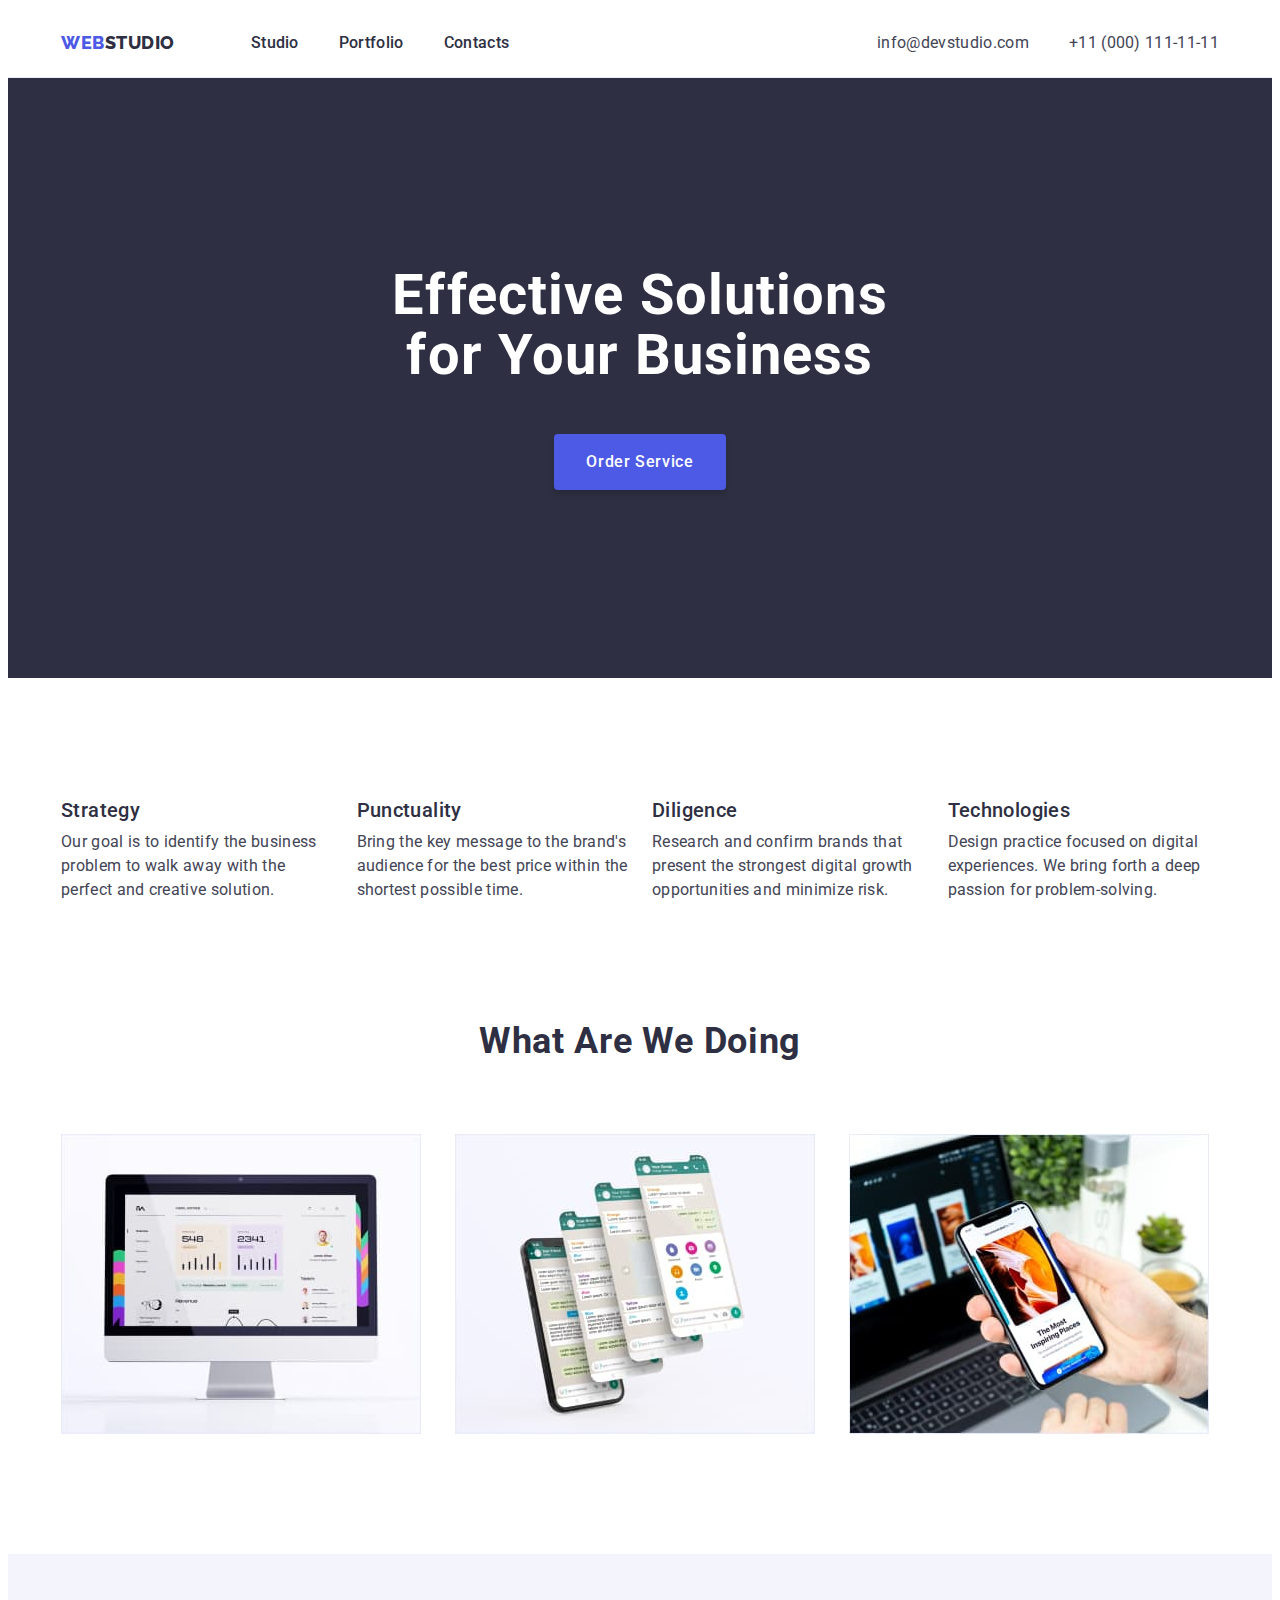
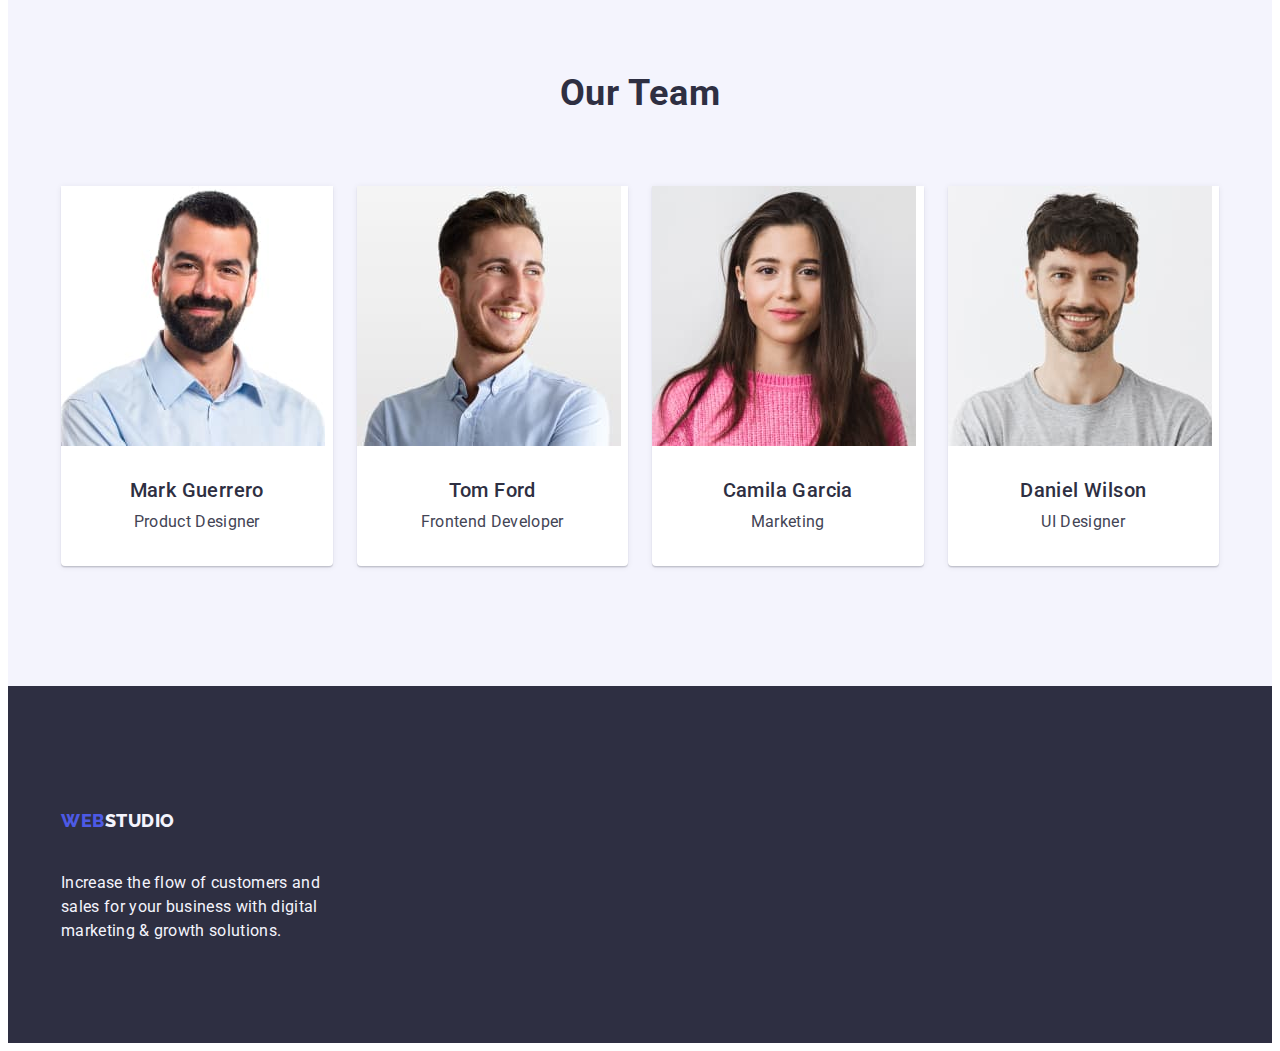
==== index.html @ 0e3bf8f4 "Initial commit" ====
<!DOCTYPE html>
<html lang="en">
  <head>
    <meta charset="UTF-8" />
    <meta http-equiv="X-UA-Compatible" content="IE=edge" />
    <meta name="viewport" content="width=device-width, initial-scale=1.0" />
    <title>Web Studio</title>
    <!-- Normalized -->
    <link
      rel="stylesheet"
      href="https://cdnjs.cloudflare.com/ajax/libs/modern-normalize/2.0.0/modern-normalize.min.css"
      integrity="sha512-4xo8blKMVCiXpTaLzQSLSw3KFOVPWhm/TRtuPVc4WG6kUgjH6J03IBuG7JZPkcWMxJ5huwaBpOpnwYElP/m6wg=="
      crossorigin="anonymous"
      referrerpolicy="no-referrer"
    />
    <!-- Fonts -->
    <link rel="preconnect" href="https://fonts.googleapis.com" />
    <link rel="preconnect" href="https://fonts.gstatic.com" crossorigin />
    <link
      href="https://fonts.googleapis.com/css2?family=Raleway:wght@800&family=Roboto:wght@400;500;700&display=swap"
      rel="stylesheet"
    />
    <!-- Styles -->
    <link rel="stylesheet" href="./css/styles.css" />
  </head>

  <body>
    <!-- Header -->
    <header class="page-header">
      <div class="container page-header-container">
        <nav class="page-navigation">
          <a class="logo link" href="./index.html"
            >Web<span class="dark-logo">Studio</span></a
          >
          <ul class="menu-list list">
            <li class="menu-item">
              <a class="menu-link link" href="./index.html">Studio</a>
            </li>
            <li class="menu-item">
              <a class="menu-link link" href="./portfolio.html">Portfolio</a>
            </li>
            <li class="menu-item">
              <a class="menu-link link" href="">Contacts</a>
            </li>
          </ul>
        </nav>

        <address class="page-address">
          <ul class="address-list list">
            <li class="address-item">
              <a class="address-link link" href="mailto:info@devstudio.com"
                >info@devstudio.com</a
              >
            </li>
            <li class="address-item">
              <a class="address-link link" href="tel:+110001111111"
                >+11 (000) 111-11-11</a
              >
            </li>
          </ul>
        </address>
      </div>
    </header>

    <main>
      <!-- Hero -->
      <section class="hero-section">
        <div class="container">
          <h1 class="hero-title">Effective Solutions for Your Business</h1>
          <button class="hero-btn" type="button">Order Service</button>
        </div>
      </section>

      <!-- Advanges -->
      <section class="advantages-section section">
        <div class="container">
          <h2 class="visually-hidden">Advantages</h2>
          <ul class="advantages-list list">
            <li class="advantages-item">
              <h3 class="advantages-caption">Strategy</h3>
              <p class="advantages-text">
                Our goal is to identify the business problem to walk away with
                the perfect and creative solution.
              </p>
            </li>
            <li class="advantages-item">
              <h3 class="advantages-caption">Punctuality</h3>
              <p class="advantages-text">
                Bring the key message to the brand's audience for the best price
                within the shortest possible time.
              </p>
            </li>
            <li class="advantages-item">
              <h3 class="advantages-caption">Diligence</h3>
              <p class="advantages-text">
                Research and confirm brands that present the strongest digital
                growth opportunities and minimize risk.
              </p>
            </li>
            <li class="advantages-item">
              <h3 class="advantages-caption">Technologies</h3>
              <p class="advantages-text">
                Design practice focused on digital experiences. We bring forth a
                deep passion for problem-solving.
              </p>
            </li>
          </ul>
        </div>
      </section>

      <!-- Works -->
      <section class="works-section">
        <div class="container">
          <h2 class="heading">What are we doing</h2>
          <ul class="works-list list">
            <li class="works-item">
              <img
                src="./images/website.jpg"
                alt="Website"
                width="360"
                height="300"
              />
            </li>
            <li class="works-item">
              <img
                src="./images/messenger.jpg"
                alt="Messenger"
                width="360"
                height="300"
              />
            </li>
            <li class="works-item">
              <img src="./images/app.jpg" alt="App" width="360" height="300" />
            </li>
          </ul>
        </div>
      </section>

      <!-- Team -->
      <section class="team-section section">
        <div class="container">
          <h2 class="heading">Our Team</h2>
          <ul class="team-list list">
            <li class="team-item">
              <img
                src="./images/mark.jpg"
                alt="Mark Guerrero"
                width="264"
                height="260"
              />
              <div class="team-card-container">
                <h3 class="team-caption">Mark Guerrero</h3>
                <p class="team-text">Product Designer</p>
              </div>
            </li>
            <li class="team-item">
              <img
                src="./images/tom.jpg"
                alt="Tom Ford"
                width="264"
                height="260"
              />
              <div class="team-card-container">
                <h3 class="team-caption">Tom Ford</h3>
                <p class="team-text">Frontend Developer</p>
              </div>
            </li>
            <li class="team-item">
              <img
                src="./images/camila.jpg"
                alt="Camila Garcia"
                width="264"
                height="260"
              />
              <div class="team-card-container">
                <h3 class="team-caption">Camila Garcia</h3>
                <p class="team-text">Marketing</p>
              </div>
            </li>
            <li class="team-item">
              <img
                src="./images/daniel.jpg"
                alt="Daniel Wilson"
                width="264"
                height="260"
              />
              <div class="team-card-container">
                <h3 class="team-caption">Daniel Wilson</h3>
                <p class="team-text">UI Designer</p>
              </div>
            </li>
          </ul>
        </div>
      </section>
    </main>

    <!-- Footer -->
    <footer class="page-footer">
      <div class="container">
        <a class="footer-logo logo link" href="./index.html"
          >Web<span class="light-logo">Studio</span></a
        >
        <p class="footer-text">
          Increase the flow of customers and sales for your business with
          digital marketing & growth solutions.
        </p>
      </div>
    </footer>
  </body>
</html>
---- css/styles.css ----
:root {
  --white-color: #fff;
  --accent-color: #e7e9fc;
  --light-color: #f4f4fd;
  --modal-bg-color: #fcfcfc;
  --dark-color: #2e2f42;
  --text-color: #434455;
  --subtle-text: #8e8f99;
  --brand-color: #4d5ae5;
  --pressed-state-color: #404bbf;
  --success-color: #31d0aa;
}

/* Common styles */
body {
  font-family: 'Roboto', sans-serif;
  background-color: var(--white-color);
  color: var(--text-color);
}
h1,
h2,
h3,
h4,
h5,
h6,
p {
  margin-top: 0;
  margin-bottom: 0;
}
ul,
ol {
  margin-top: 0;
  margin-bottom: 0;
  padding-left: 0;
}
button {
  cursor: pointer;
}
img {
  display: block;
}
.list {
  list-style: none;
}

.link {
  text-decoration: none;
}
.container {
  max-width: 1158px;
  margin-left: auto;
  margin-right: auto;
  padding-left: 15px;
  padding-right: 15px;
}
.section {
  padding-top: 120px;
  padding-bottom: 120px;
}
.visually-hidden {
  position: absolute;
  width: 1px;
  height: 1px;
  margin: -1px;
  border: 0;
  padding: 0;
  white-space: nowrap;
  clip-path: inset(100%);
  clip: rect(0 0 0 0);
  overflow: hidden;
}
.heading {
  margin-bottom: 72px;
  text-align: center;
  font-size: 36px;
  line-height: 1.11;
  letter-spacing: 0.02em;
  text-transform: capitalize;
  color: var(--dark-color);
}

/* Page header */

.page-header {
  border-bottom: 1px solid var(--accent-color);
}
.page-header-container {
  display: flex;
  align-items: center;
  justify-content: space-between;
}
.page-navigation {
  display: flex;
  flex-grow: 1;
  align-items: center;
}
.logo {
  display: inline-block;
  margin-right: 76px;
  padding-top: 24px;
  padding-bottom: 24px;
  font-family: 'Raleway', sans-serif;
  font-size: 18px;
  font-weight: 800;
  line-height: 1.17;
  letter-spacing: 0.03em;
  text-transform: uppercase;
  color: var(--brand-color);
}
.dark-logo {
  color: var(--dark-color);
}

.menu-list {
  display: flex;
  gap: 40px;
}
.menu-link {
  padding-top: 24px;
  padding-bottom: 24px;
  font-size: 16px;
  font-weight: 500;
  line-height: 1.5;
  letter-spacing: 0.02em;
  color: var(--dark-color);
}
.menu-link:hover,
.menu-link:focus {
  color: var(--pressed-state-color);
}

.page-address {
  font-style: normal;
}
.address-list {
  display: flex;
  gap: 40px;
}
.address-link {
  padding-top: 24px;
  padding-bottom: 24px;
  font-size: 16px;
  line-height: 24px;
  letter-spacing: 0.02em;
  color: var(--text-color);
}
.address-link:hover,
.address-link:focus {
  color: var(--pressed-state-color);
}

/* Hero section */
.hero-section {
  padding-top: 188px;
  padding-bottom: 188px;
  font-family: inherit;
  background-color: var(--dark-color);
}

.hero-title {
  max-width: 496px;
  margin: 0 auto 48px;
  text-align: center;
  font-size: 56px;
  line-height: 1.07;
  letter-spacing: 0.02em;
  color: var(--white-color);
}
.hero-btn {
  display: block;
  margin: 0 auto;
  padding: 16px 32px;
  min-width: 169px;
  font-family: inherit;
  font-size: 16px;
  font-weight: 500;
  line-height: 1.5;
  letter-spacing: 0.04em;
  color: var(--white-color);
  background-color: var(--brand-color);
  border: none;
  border-radius: 4px;
  box-shadow: 0px 4px 4px 0px rgba(0, 0, 0, 0.15);
}
.hero-btn:hover,
.hero-btn:focus {
  background-color: var(--pressed-state-color);
}

/* Advantages section */

.advantages-list {
  display: flex;
  gap: 24px;
}
.advantages-item {
  flex-basis: calc((100% - 72px) / 4);
}
.advantages-caption {
  margin-bottom: 8px;
  font-size: 20px;
  font-weight: 500;
  line-height: 1.2;
  letter-spacing: 0.02em;
  color: var(--dark-color);
}
.advantages-text {
  font-size: 16px;
  line-height: 1.5;
  letter-spacing: 0.02em;
}

/* Works section */

.works-section {
  padding-bottom: 120px;
}

.works-list {
  display: flex;
  gap: 24px;
}
.works-item {
  flex-basis: calc((100% - 48px) / 3);
}

/* Team section */
.team-section {
  background-color: var(--light-color);
}
.team-list {
  display: flex;
  gap: 24px;
}
.team-item {
  flex-basis: calc((100% - 72px) / 4);
  text-align: center;
  background-color: var(--white-color);
  border: none;
  border-radius: 0px 0px 4px 4px;
  box-shadow: 0px 2px 1px 0px rgba(46, 47, 66, 0.08),
    0px 1px 1px 0px rgba(46, 47, 66, 0.16),
    0px 1px 6px 0px rgba(46, 47, 66, 0.08);
}
.team-card-container {
  padding-top: 32px;
  padding-bottom: 32px;
}
.team-caption {
  margin-bottom: 8px;
  font-size: 20px;
  font-weight: 500;
  line-height: 1.2;
  letter-spacing: 0.02em;
  color: var(--dark-color);
}
.team-text {
  font-size: 16px;
  line-height: 1.5;
  letter-spacing: 0.02em;
}

/* Footer */
.page-footer {
  padding-top: 100px;
  padding-bottom: 100px;
  background-color: var(--dark-color);
}
.footer-logo {
  margin-bottom: 16px;
}
.light-logo {
  color: var(--light-color);
}
.footer-text {
  max-width: 264px;
  font-size: 16px;
  line-height: 1.5;
  letter-spacing: 0.02em;
  color: var(--light-color);
}

/* Portfolio */

.portfolio-section {
  padding-top: 96px;
  padding-bottom: 120px;
}
.filter-list {
  display: flex;
  justify-content: center;
  gap: 24px;
  margin-bottom: 72px;
}
.filter-btn {
  padding: 12px 24px;
  font-family: inherit;
  font-size: 16px;
  font-weight: 500;
  line-height: 1.5;
  letter-spacing: 0.04em;
  color: var(--brand-color);
  background: var(--light-color);
  border-radius: 4px;
  border: 1px solid var(--accent-color);
}
.filter-btn:hover,
.filter-btn:focus {
  color: var(--white-color);
  background-color: var(--pressed-state-color);
  border: 1px solid transparent;
  box-shadow: 0px 2px 2px 0px rgba(0, 0, 0, 0.12),
    0px 2px 1px 0px rgba(0, 0, 0, 0.08), 0px 3px 1px 0px rgba(0, 0, 0, 0.1);
}

.portfolio-list {
  display: flex;
  flex-wrap: wrap;
  gap: 48px 24px;
}
.portfolio-item {
  flex-basis: calc((100% - 48px) / 3);
}
.portfolio-card-container {
  padding: 32px 16px;
  border: 1px solid var(--accent-color);
  border-top: none;
}
.portfolio-title {
  margin-bottom: 8px;
  font-size: 20px;
  font-weight: 500;
  line-height: 1.2;
  letter-spacing: 0.02em;
  color: var(--dark-color);
}
.portfolio-text {
  font-size: 16px;
  line-height: 1.5;
  letter-spacing: 0.02em;
  color: var(--text-color);
}
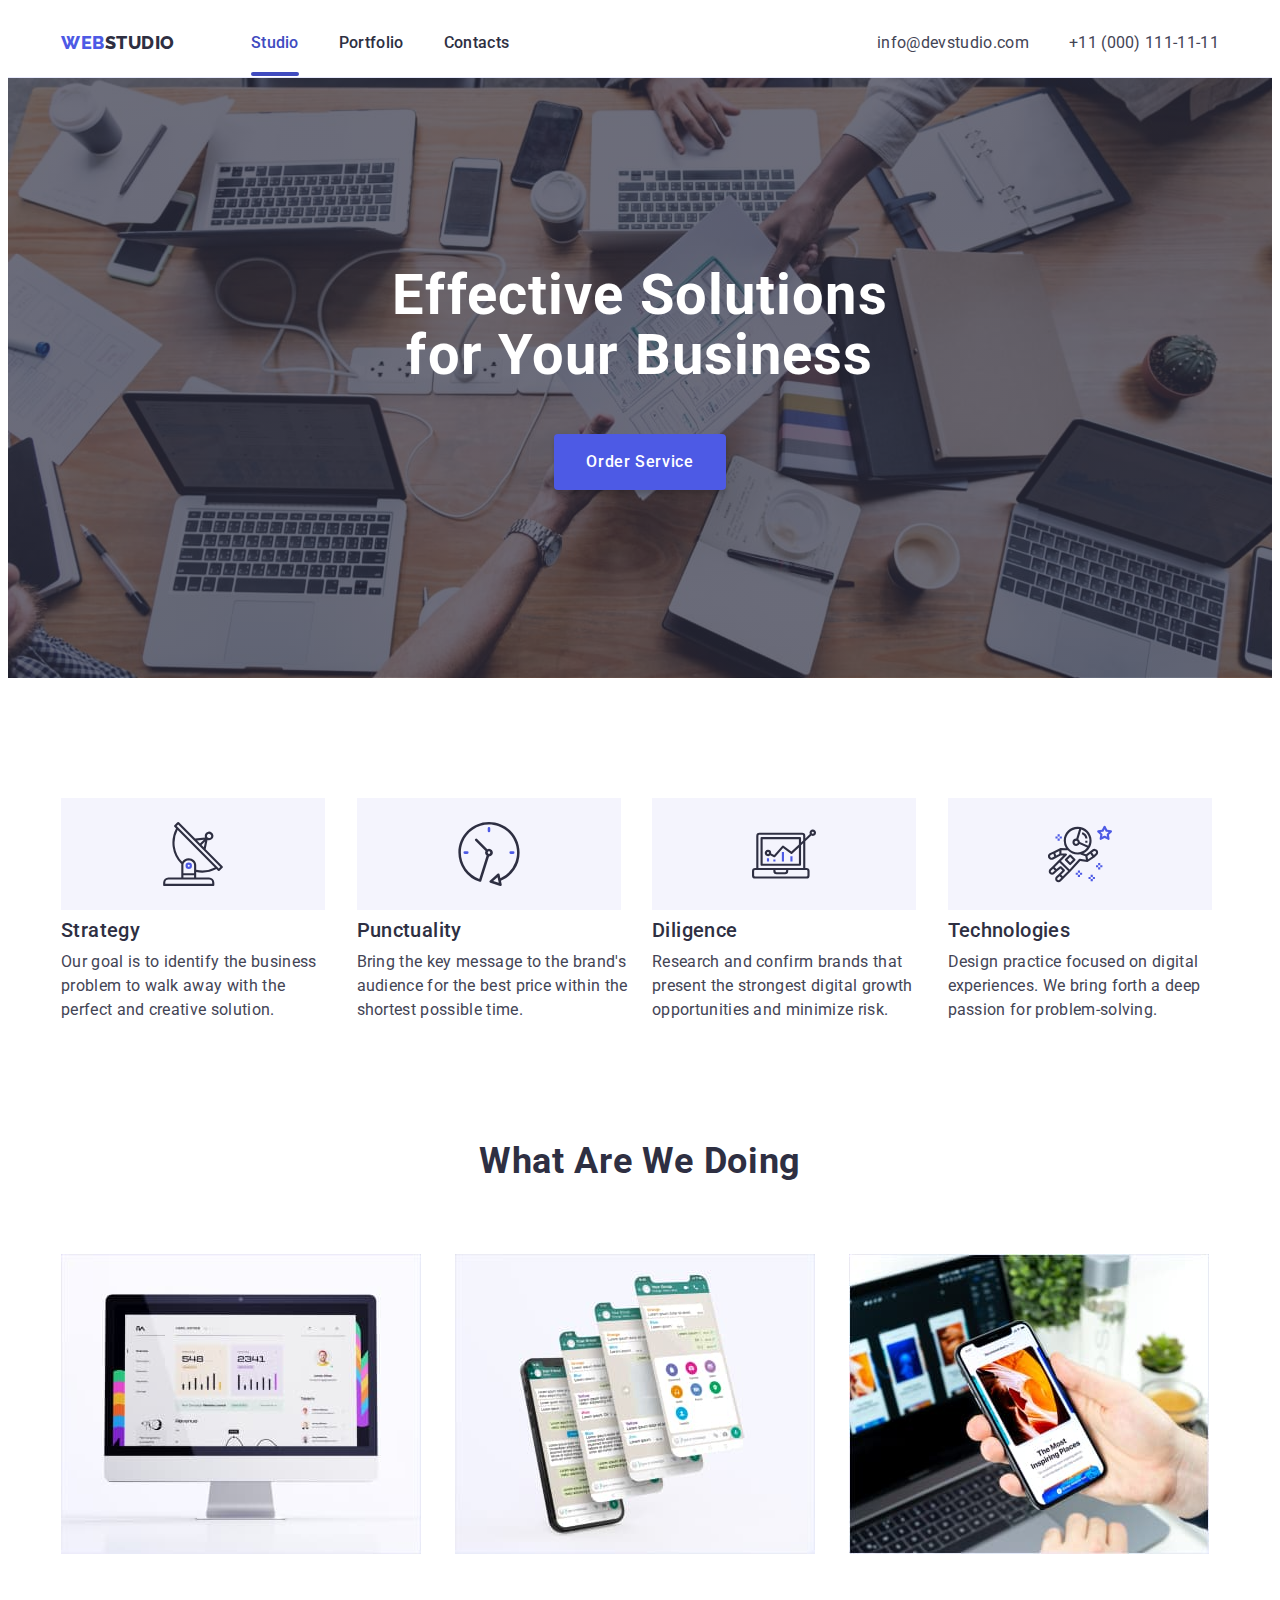
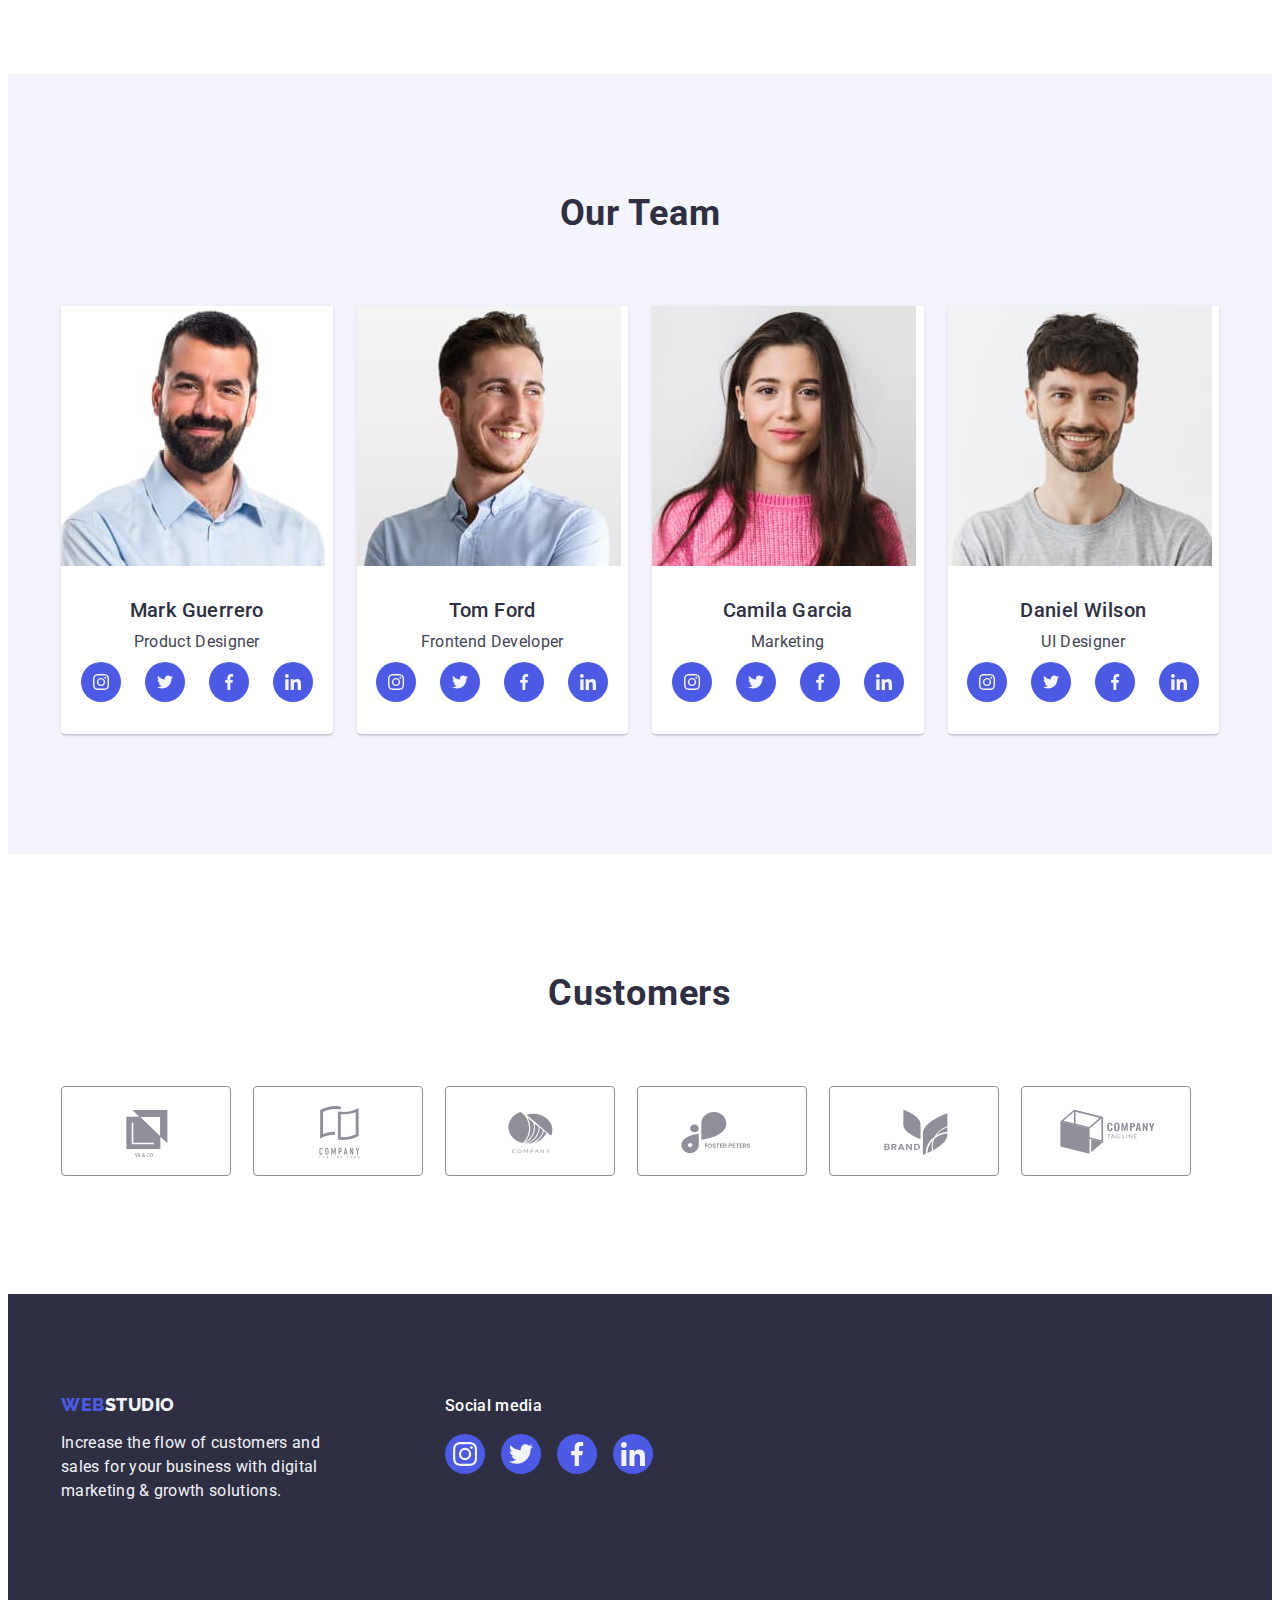
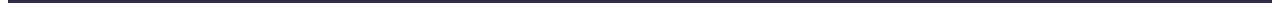
==== commit 8a775104: "added background image, vector graphics, pseudo-elements, animation, modal window, overlay" ====
--- a/index.html
+++ b/index.html
@@ -29,12 +29,12 @@
     <header class="page-header">
       <div class="container page-header-container">
         <nav class="page-navigation">
-          <a class="logo link" href="./index.html"
+          <a class="logo header-logo link" href="./index.html"
             >Web<span class="dark-logo">Studio</span></a
           >
           <ul class="menu-list list">
             <li class="menu-item">
-              <a class="menu-link link" href="./index.html">Studio</a>
+              <a class="menu-link link current" href="./index.html">Studio</a>
             </li>
             <li class="menu-item">
               <a class="menu-link link" href="./portfolio.html">Portfolio</a>
@@ -67,7 +67,9 @@
       <section class="hero-section">
         <div class="container">
           <h1 class="hero-title">Effective Solutions for Your Business</h1>
-          <button class="hero-btn" type="button">Order Service</button>
+          <button class="hero-btn" type="button" data-modal-open>
+            Order Service
+          </button>
         </div>
       </section>
 
@@ -77,6 +79,11 @@
           <h2 class="visually-hidden">Advantages</h2>
           <ul class="advantages-list list">
             <li class="advantages-item">
+              <div class="advantages-container">
+                <svg class="advantages-icon" width="64" height="64" aria-label="Antenna">
+                  <use href="./images/icons.svg#icon-antenna"></use>
+                </svg>
+              </div>
               <h3 class="advantages-caption">Strategy</h3>
               <p class="advantages-text">
                 Our goal is to identify the business problem to walk away with
@@ -84,6 +91,11 @@
               </p>
             </li>
             <li class="advantages-item">
+              <div class="advantages-container">
+                <svg class="advantages-icon" width="64" height="64" aria-label="Clock">
+                  <use href="./images/icons.svg#icon-clock"></use>
+                </svg>
+              </div>
               <h3 class="advantages-caption">Punctuality</h3>
               <p class="advantages-text">
                 Bring the key message to the brand's audience for the best price
@@ -91,6 +103,11 @@
               </p>
             </li>
             <li class="advantages-item">
+              <div class="advantages-container">
+                <svg class="advantages-icon" width="64" height="64" aria-label="Diagram">
+                  <use href="./images/icons.svg#icon-diagram"></use>
+                </svg>
+              </div>
               <h3 class="advantages-caption">Diligence</h3>
               <p class="advantages-text">
                 Research and confirm brands that present the strongest digital
@@ -98,6 +115,11 @@
               </p>
             </li>
             <li class="advantages-item">
+              <div class="advantages-container">
+                <svg class="advantages-icon" width="64" height="64" aria-label="Astronaut">
+                  <use href="./images/icons.svg#icon-astronaut"></use>
+                </svg>
+              </div>
               <h3 class="advantages-caption">Technologies</h3>
               <p class="advantages-text">
                 Design practice focused on digital experiences. We bring forth a
@@ -151,6 +173,36 @@
               <div class="team-card-container">
                 <h3 class="team-caption">Mark Guerrero</h3>
                 <p class="team-text">Product Designer</p>
+                <ul class="social-list list">
+                  <li class="social-item">
+                    <a href="" class="social-link link">
+                      <svg class="social-icon" width="16" height="16" aria-label="Instagram">
+                        <use href="./images/icons.svg#icon-instagram"></use>
+                      </svg>
+                    </a>
+                  </li>
+                  <li class="social-item">
+                    <a href="" class="social-link link">
+                      <svg class="social-icon" width="16" height="16" aria-label="Twitter">
+                        <use href="./images/icons.svg#icon-twitter"></use>
+                      </svg>
+                    </a>
+                  </li>
+                  <li class="social-item">
+                    <a href="" class="social-link link">
+                      <svg class="social-icon" width="16" height="16" aria-label="Facebook">
+                        <use href="./images/icons.svg#icon-facebook"></use>
+                      </svg>
+                    </a>
+                  </li>
+                  <li class="social-item">
+                    <a href="" class="social-link link">
+                      <svg class="social-icon" width="16" height="16" aria-label="Linkedin">
+                        <use href="./images/icons.svg#icon-linkedin"></use>
+                      </svg>
+                    </a>
+                  </li>
+                </ul>
               </div>
             </li>
             <li class="team-item">
@@ -163,6 +215,36 @@
               <div class="team-card-container">
                 <h3 class="team-caption">Tom Ford</h3>
                 <p class="team-text">Frontend Developer</p>
+                <ul class="social-list list">
+                  <li class="social-item">
+                    <a href="" class="social-link link">
+                      <svg class="social-icon" width="16" height="16" aria-label="Instagram">
+                        <use href="./images/icons.svg#icon-instagram"></use>
+                      </svg>
+                    </a>
+                  </li>
+                  <li class="social-item">
+                    <a href="" class="social-link link">
+                      <svg class="social-icon" width="16" height="16" aria-label="Twitter">
+                        <use href="./images/icons.svg#icon-twitter"></use>
+                      </svg>
+                    </a>
+                  </li>
+                  <li class="social-item">
+                    <a href="" class="social-link link">
+                      <svg class="social-icon" width="16" height="16" aria-label="Facebook">
+                        <use href="./images/icons.svg#icon-facebook"></use>
+                      </svg>
+                    </a>
+                  </li>
+                  <li class="social-item">
+                    <a href="" class="social-link link">
+                      <svg class="social-icon" width="16" height="16" aria-label="Linkedin">
+                        <use href="./images/icons.svg#icon-linkedin"></use>
+                      </svg>
+                    </a>
+                  </li>
+                </ul>
               </div>
             </li>
             <li class="team-item">
@@ -175,6 +257,36 @@
               <div class="team-card-container">
                 <h3 class="team-caption">Camila Garcia</h3>
                 <p class="team-text">Marketing</p>
+                <ul class="social-list list">
+                  <li class="social-item">
+                    <a href="" class="social-link link">
+                      <svg class="social-icon" width="16" height="16" aria-label="Instagram">
+                        <use href="./images/icons.svg#icon-instagram"></use>
+                      </svg>
+                    </a>
+                  </li>
+                  <li class="social-item">
+                    <a href="" class="social-link link">
+                      <svg class="social-icon" width="16" height="16" aria-label="Twitter">
+                        <use href="./images/icons.svg#icon-twitter"></use>
+                      </svg>
+                    </a>
+                  </li>
+                  <li class="social-item">
+                    <a href="" class="social-link link">
+                      <svg class="social-icon" width="16" height="16" aria-label="Facebook">
+                        <use href="./images/icons.svg#icon-facebook"></use>
+                      </svg>
+                    </a>
+                  </li>
+                  <li class="social-item">
+                    <a href="" class="social-link link">
+                      <svg class="social-icon" width="16" height="16" aria-label="Linkedin">
+                        <use href="./images/icons.svg#icon-linkedin"></use>
+                      </svg>
+                    </a>
+                  </li>
+                </ul>
               </div>
             </li>
             <li class="team-item">
@@ -187,7 +299,92 @@
               <div class="team-card-container">
                 <h3 class="team-caption">Daniel Wilson</h3>
                 <p class="team-text">UI Designer</p>
-              </div>
+                <ul class="social-list list">
+                  <li class="social-item">
+                    <a href="" class="social-link link">
+                      <svg class="social-icon" width="16" height="16" aria-label="Instagram">
+                        <use href="./images/icons.svg#icon-instagram"></use>
+                      </svg>
+                    </a>
+                  </li>
+                  <li class="social-item">
+                    <a href="" class="social-link link">
+                      <svg class="social-icon" width="16" height="16" aria-label="Twitter">
+                        <use href="./images/icons.svg#icon-twitter"></use>
+                      </svg>
+                    </a>
+                  </li>
+                  <li class="social-item">
+                    <a href="" class="social-link link">
+                      <svg class="social-icon" width="16" height="16" aria-label="Facebook">
+                        <use href="./images/icons.svg#icon-facebook"></use>
+                      </svg>
+                    </a>
+                  </li>
+                  <li class="social-item">
+                    <a href="" class="social-link link">
+                      <svg class="social-icon" width="16" height="16" aria-label="Linkedin">
+                        <use href="./images/icons.svg#icon-linkedin"></use>
+                      </svg>
+                    </a>
+                  </li>
+                </ul>
+              </div>
+            </li>
+          </ul>
+        </div>
+      </section>
+
+      <!-- Customers -->
+      <section class="customers-section section">
+        <div class="container">
+          <h2 class="heading">Customers</h2>
+          <ul class="customers-list list">
+            <li class="customers-item">
+              <a class="customers-link" href="">
+                <svg class="customers-icon" width="104" height="56" aria-label="Company's logo">
+                  <use href="./images/icons.svg#icon-logo-ya-and-co"></use>
+                </svg>
+              </a>
+            </li>
+            <li class="customers-item">
+              <a class="customers-link" href="">
+                <svg class="customers-icon" width="104" height="56" aria-label="Company's logo">
+                  <use
+                    href="./images/icons.svg#icon-logo-company-tagline-here"
+                  ></use>
+                </svg>
+              </a>
+            </li>
+            <li class="customers-item">
+              <a class="customers-link" href="">
+                <svg class="customers-icon" width="104" height="56" aria-label="Company's logo">
+                  <use href="./images/icons.svg#icon-logo-company"></use>
+                </svg>
+              </a>
+            </li>
+            <li class="customers-item">
+              <a class="customers-link" href="">
+                <svg class="customers-icon" width="104" height="56" aria-label="Company's logo">
+                  <use href="./images/icons.svg#icon-logo-foster"></use>
+                </svg>
+              </a>
+            </li>
+            <li class="customers-item">
+              <a class="customers-link" href="">
+                <svg class="customers-icon" width="104" height="56" aria-label="Company's logo">
+                  <use href="./images/icons.svg#icon-logo-brand"></use>
+                </svg>
+              </a>
+            </li>
+            <li class="customers-item">
+              <a class="customers-link" href="">
+                <svg class="customers-icon" width="104" height="56" aria-label="Company's logo">
+                  <use
+                    href="./images/icons.svg#icon-logo-company-tag-line"
+                  ></use>
+                </svg>
+              </a>
             </li>
           </ul>
         </div>
@@ -196,15 +393,62 @@
 
     <!-- Footer -->
     <footer class="page-footer">
-      <div class="container">
-        <a class="footer-logo logo link" href="./index.html"
-          >Web<span class="light-logo">Studio</span></a
-        >
-        <p class="footer-text">
-          Increase the flow of customers and sales for your business with
-          digital marketing & growth solutions.
-        </p>
+      <div class="container footer-container">
+        <div class="brand-container">
+          <a class="footer-logo logo link" href="./index.html"
+            >Web<span class="light-logo">Studio</span></a
+          >
+          <p class="footer-text">
+            Increase the flow of customers and sales for your business with
+            digital marketing & growth solutions.
+          </p>
+        </div>
+        <div>
+          <h2 class="social-heading">Social media</h2>
+          <ul class="footer-social-list list">
+            <li class="social-item">
+              <a href="" class="footer-social-link">
+                <svg class="footer-social-icon" width="24" height="24" aria-label="Instagram">
+                  <use href="./images/icons.svg#icon-instagram"></use>
+                </svg>
+              </a>
+            </li>
+            <li class="social-item">
+              <a href="" class="footer-social-link">
+                <svg class="footer-social-icon" width="24" height="24" aria-label="Twitter">
+                  <use href="./images/icons.svg#icon-twitter"></use>
+                </svg>
+              </a>
+            </li>
+            <li class="social-item">
+              <a href="" class="footer-social-link">
+                <svg class="footer-social-icon" width="24" height="24" aria-label="Facebook">
+                  <use href="./images/icons.svg#icon-facebook"></use>
+                </svg>
+              </a>
+            </li>
+            <li class="social-item">
+              <a href="" class="footer-social-link">
+                <svg class="footer-social-icon" width="24" height="24" aria-label="Linkedin">
+                  <use href="./images/icons.svg#icon-linkedin"></use>
+                </svg>
+              </a>
+            </li>
+          </ul>
+        </div>
       </div>
     </footer>
+
+    <!-- Modal -->
+    <div class="backdrop is-hidden" data-modal>
+      <div class="modal">
+        <button type="button" class="modal-close" data-modal-close>
+          <svg class="modal-icon" width="8" height="8" aria-label="Cross">
+            <use href="./images/icons.svg#icon-cross"></use>
+          </svg>
+        </button>
+      </div>
+    </div>
+    <script src="./js/modal.js"></script>
   </body>
 </html>
--- a/css/styles.css
+++ b/css/styles.css
@@ -9,6 +9,9 @@
   --brand-color: #4d5ae5;
   --pressed-state-color: #404bbf;
   --success-color: #31d0aa;
+  --color-modal-overlay: rgba(46, 47, 66, 0.4);
+
+  --transition: 250ms cubic-bezier(0.4, 0, 0.2, 1);
 }
 
 /* Common styles */
@@ -97,8 +100,6 @@
 .logo {
   display: inline-block;
   margin-right: 76px;
-  padding-top: 24px;
-  padding-bottom: 24px;
   font-family: 'Raleway', sans-serif;
   font-size: 18px;
   font-weight: 800;
@@ -107,6 +108,10 @@
   text-transform: uppercase;
   color: var(--brand-color);
 }
+.header-logo {
+  padding-top: 24px;
+  padding-bottom: 24px;
+}
 .dark-logo {
   color: var(--dark-color);
 }
@@ -116,6 +121,7 @@
   gap: 40px;
 }
 .menu-link {
+  position: relative;
   padding-top: 24px;
   padding-bottom: 24px;
   font-size: 16px;
@@ -123,11 +129,26 @@
   line-height: 1.5;
   letter-spacing: 0.02em;
   color: var(--dark-color);
+  transition: color var(--transition);
 }
 .menu-link:hover,
 .menu-link:focus {
   color: var(--pressed-state-color);
 }
+.menu-link.current:after {
+  position: absolute;
+  bottom: 0;
+  left: 0;
+  width: 100%;
+  height: 4px;
+  background-color: currentColor;
+  border-radius: 2px;
+  content: '';
+}
+
+.menu-link.current {
+  color: var(--pressed-state-color);
+}
 
 .page-address {
   font-style: normal;
@@ -143,6 +164,7 @@
   line-height: 24px;
   letter-spacing: 0.02em;
   color: var(--text-color);
+  transition: color var(--transition);
 }
 .address-link:hover,
 .address-link:focus {
@@ -155,6 +177,13 @@
   padding-bottom: 188px;
   font-family: inherit;
   background-color: var(--dark-color);
+  background-image: linear-gradient(
+      rgba(46, 47, 66, 0.7),
+      rgba(46, 47, 66, 0.7)
+    ),
+    url(../images/hero-bg.jpg);
+  background-repeat: no-repeat;
+  background-position: center;
 }
 
 .hero-title {
@@ -181,6 +210,7 @@
   border: none;
   border-radius: 4px;
   box-shadow: 0px 4px 4px 0px rgba(0, 0, 0, 0.15);
+  transition: background-color var(--transition);
 }
 .hero-btn:hover,
 .hero-btn:focus {
@@ -195,6 +225,15 @@
 }
 .advantages-item {
   flex-basis: calc((100% - 72px) / 4);
+}
+.advantages-container {
+  display: flex;
+  justify-content: center;
+  align-items: center;
+  width: 264px;
+  height: 112px;
+  background-color: var(--light-color);
+  margin-bottom: 8px;
 }
 .advantages-caption {
   margin-bottom: 8px;
@@ -255,9 +294,60 @@
   color: var(--dark-color);
 }
 .team-text {
-  font-size: 16px;
-  line-height: 1.5;
-  letter-spacing: 0.02em;
+  margin-bottom: 8px;
+  font-size: 16px;
+  line-height: 1.5;
+  letter-spacing: 0.02em;
+}
+.social-list {
+  display: flex;
+  gap: 24px;
+  justify-content: center;
+}
+.social-item {
+  width: 40px;
+  height: 40px;
+}
+.social-link {
+  display: flex;
+  align-items: center;
+  justify-content: center;
+  width: 100%;
+  height: 100%;
+  background-color: var(--brand-color);
+  border-radius: 50%;
+  fill: var(--light-color);
+  transition: background-color var(--transition);
+}
+.social-link:hover,
+.social-link:focus {
+  background-color: var(--pressed-state-color);
+}
+
+/* Customers */
+.customers-list {
+  display: flex;
+  gap: 24px;
+}
+.customers-item {
+  width: 168px;
+  height: 88px;
+}
+.customers-link {
+  display: flex;
+  align-items: center;
+  justify-content: center;
+  width: 100%;
+  height: 100%;
+  border: 1px solid var(--subtle-text);
+  border-radius: 4px;
+  fill: var(--subtle-text);
+  transition: border-color var(--transition), fill var(--transition);
+}
+.customers-link:hover,
+.customers-link:focus {
+  border-color: var(--pressed-state-color);
+  fill: var(--pressed-state-color);
 }
 
 /* Footer */
@@ -266,6 +356,12 @@
   padding-bottom: 100px;
   background-color: var(--dark-color);
 }
+.footer-container {
+  display: flex;
+}
+.brand-container {
+  margin-right: 120px;
+}
 .footer-logo {
   margin-bottom: 16px;
 }
@@ -278,6 +374,33 @@
   line-height: 1.5;
   letter-spacing: 0.02em;
   color: var(--light-color);
+}
+.social-heading {
+  margin-bottom: 16px;
+  font-size: 16px;
+  font-weight: 500;
+  line-height: 1.5;
+  letter-spacing: 0.02em;
+  color: var(--white-color);
+}
+.footer-social-list {
+  display: flex;
+  gap: 16px;
+}
+.footer-social-link {
+  display: flex;
+  justify-content: center;
+  align-items: center;
+  width: 100%;
+  height: 100%;
+  background-color: var(--brand-color);
+  border-radius: 50%;
+  fill: var(--light-color);
+  transition: background-color var(--transition);
+}
+.footer-social-link:hover,
+.footer-social-link:focus {
+  background-color: var(--success-color);
 }
 
 /* Portfolio */
@@ -321,6 +444,27 @@
 .portfolio-item {
   flex-basis: calc((100% - 48px) / 3);
 }
+.portfolio-overlay {
+  position: relative;
+  overflow: hidden;
+}
+.portfolio-link:hover .portfolio-description,
+.portfolio-link:focus .portfolio-description {
+  transform: translateY(0);
+}
+.portfolio-description {
+  position: absolute;
+  top: 0;
+  left: O;
+  width: 100%;
+  height: 100%;
+  padding: 40px 32px;
+  color: var(--light-color);
+  background-color: var(--brand-color);
+  transform: translateY(100%);
+  transition: transform var(--transition), color var(--transition),
+    background-color var(--transition);
+}
 .portfolio-card-container {
   padding: 32px 16px;
   border: 1px solid var(--accent-color);
@@ -340,3 +484,71 @@
   letter-spacing: 0.02em;
   color: var(--text-color);
 }
+
+/* Modal */
+.backdrop {
+  position: fixed;
+  top: 0;
+  left: 0;
+  display: flex;
+  align-items: center;
+  justify-content: center;
+  width: 100%;
+  height: 100%;
+  z-index: 100;
+  background-color: var(--color-modal-overlay);
+  transition: transform var(--transition), opacity var(--transition),
+    visibility var(--transition), backgrund-color var(--transition);
+}
+.backdrop.is-hidden {
+  opacity: 0;
+  visibility: hidden;
+  pointer-events: none;
+}
+.modal {
+  position: relative;
+  overflow: auto;
+  max-width: 408px;
+  max-height: 576px;
+  width: 100%;
+  height: 100%;
+  opacity: 1;
+  background-color: var(--modal-bg-color);
+  box-shadow: 0px 1px 1px rgba(0, 0, 0, 0.14), 0px 1px 3px rgba(0, 0, 0, 0.12),
+    0px 2px 1px rgba(0, 0, 0, 0.2);
+  border-radius: 4px;
+  transition: transform var(--transition), opacity var(--transition),
+    visibility var(--transition), backgrund-color var(--transition);
+}
+
+.backdrop.is-hidden .modal {
+  transform: scale(0);
+}
+.modal-close {
+  position: absolute;
+  top: 24px;
+  right: 24px;
+  display: flex;
+  align-items: center;
+  justify-content: center;
+  width: 24px;
+  height: 24px;
+  background-color: var(--accent-color);
+  border: 1px solid rgba(0, 0, 0, 0.1);
+  border-radius: 50%;
+  fill: #000;
+  transition: background-color var(--transition), fill var(--transition);
+  cursor: pointer;
+}
+
+.modal-close:hover,
+.modal-close:focus {
+  background-color: var(--pressed-state-color);
+  fill: var(--white-color);
+}
+
+.modal-icon {
+  width: 8px;
+  height: 8px;
+  transition: fill var(--transition);
+}
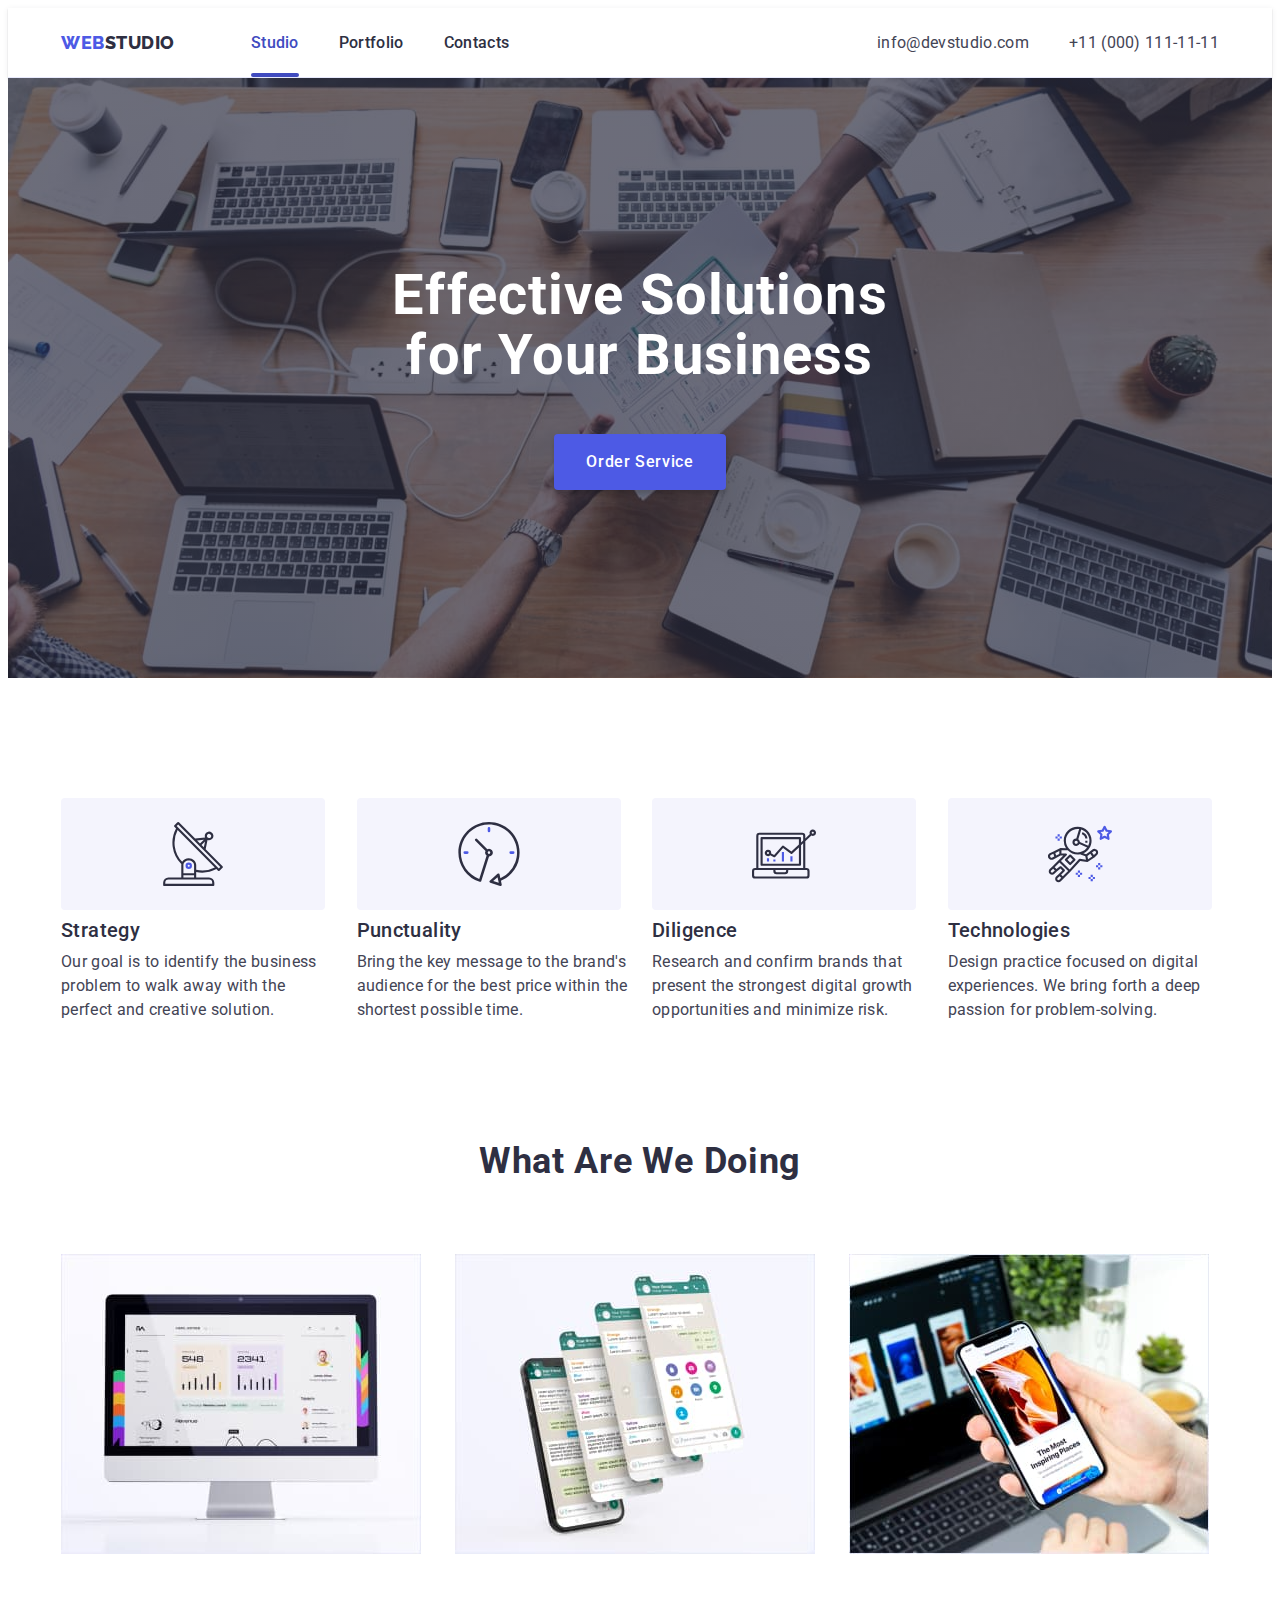
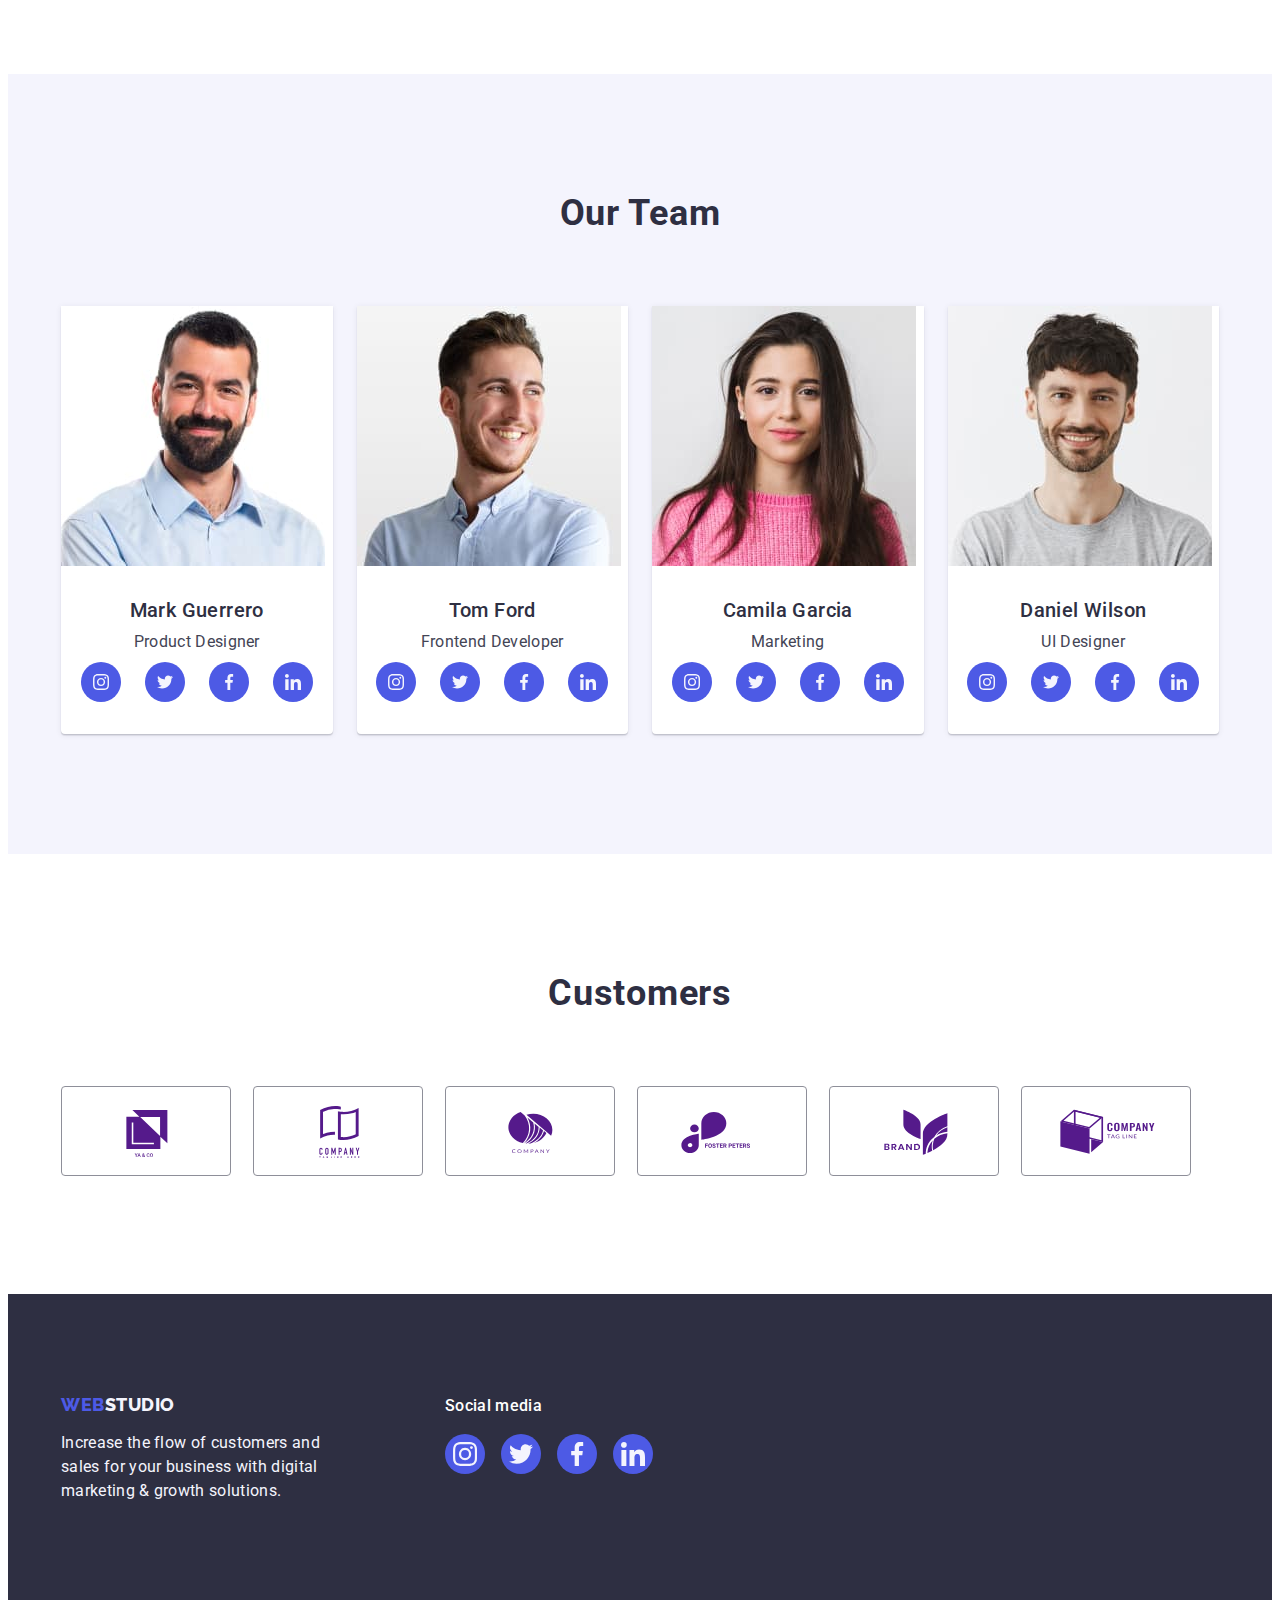
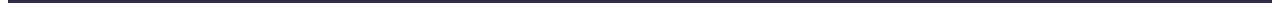
==== commit 48ea744a: "edits" ====
--- a/index.html
+++ b/index.html
@@ -404,7 +404,7 @@
           </p>
         </div>
         <div>
-          <h2 class="social-heading">Social media</h2>
+          <p class="social-text">Social media</p>
           <ul class="footer-social-list list">
             <li class="social-item">
               <a href="" class="footer-social-link">
--- a/css/styles.css
+++ b/css/styles.css
@@ -86,6 +86,7 @@
 
 .page-header {
   border-bottom: 1px solid var(--accent-color);
+  box-shadow: 0px 1px 6px 0px rgba(46, 47, 66, 0.08), 0px 1px 1px 0px rgba(46, 47, 66, 0.16), 0px 2px 1px 0px rgba(46, 47, 66, 0.08);
 }
 .page-header-container {
   display: flex;
@@ -137,7 +138,7 @@
 }
 .menu-link.current:after {
   position: absolute;
-  bottom: 0;
+  bottom: -1px;
   left: 0;
   width: 100%;
   height: 4px;
@@ -173,6 +174,7 @@
 
 /* Hero section */
 .hero-section {
+  margin: 0 auto;
   padding-top: 188px;
   padding-bottom: 188px;
   font-family: inherit;
@@ -182,8 +184,10 @@
       rgba(46, 47, 66, 0.7)
     ),
     url(../images/hero-bg.jpg);
+  max-width: 1440px;
   background-repeat: no-repeat;
   background-position: center;
+  background-size: cover;
 }
 
 .hero-title {
@@ -232,8 +236,9 @@
   align-items: center;
   width: 264px;
   height: 112px;
+  margin-bottom: 8px;
+  border-radius: 4px;
   background-color: var(--light-color);
-  margin-bottom: 8px;
 }
 .advantages-caption {
   margin-bottom: 8px;
@@ -342,12 +347,15 @@
   border: 1px solid var(--subtle-text);
   border-radius: 4px;
   fill: var(--subtle-text);
-  transition: border-color var(--transition), fill var(--transition);
+  transition: border-color var(--transition), color var(--transition);
 }
 .customers-link:hover,
 .customers-link:focus {
   border-color: var(--pressed-state-color);
   fill: var(--pressed-state-color);
+}
+.customers-icon {
+  fill: currentColor;
 }
 
 /* Footer */
@@ -358,6 +366,7 @@
 }
 .footer-container {
   display: flex;
+  align-items: baseline
 }
 .brand-container {
   margin-right: 120px;
@@ -375,7 +384,7 @@
   letter-spacing: 0.02em;
   color: var(--light-color);
 }
-.social-heading {
+.social-text {
   margin-bottom: 16px;
   font-size: 16px;
   font-weight: 500;
@@ -426,6 +435,7 @@
   background: var(--light-color);
   border-radius: 4px;
   border: 1px solid var(--accent-color);
+  transition: color var(--transition), background-color var(--transition), border-color var(--transition), box-shadow var(--transition) ;
 }
 .filter-btn:hover,
 .filter-btn:focus {
@@ -444,26 +454,37 @@
 .portfolio-item {
   flex-basis: calc((100% - 48px) / 3);
 }
+.portfolio-link {
+  display: block; 
+  transition: box-shadow var(--transition);
+}
+.portfolio-link:hover,
+.portfolio-link:focus {
+  box-shadow: 0px 2px 1px 0px rgba(46, 47, 66, 0.08), 0px 1px 1px 0px rgba(46, 47, 66, 0.16), 0px 1px 6px 0px rgba(46, 47, 66, 0.08);
+}
 .portfolio-overlay {
   position: relative;
   overflow: hidden;
 }
 .portfolio-link:hover .portfolio-description,
 .portfolio-link:focus .portfolio-description {
-  transform: translateY(0);
-}
-.portfolio-description {
+  transform: translateY(0%);
+
+}
+
+.overlay-text {
   position: absolute;
-  top: 0;
-  left: O;
+  top:0;
   width: 100%;
   height: 100%;
   padding: 40px 32px;
+  font-size: 16px;
+  line-height: 1.5;
+  letter-spacing: 0.02em;
   color: var(--light-color);
   background-color: var(--brand-color);
-  transform: translateY(100%);
-  transition: transform var(--transition), color var(--transition),
-    background-color var(--transition);
+  transform: translateY(100%); 
+  transition: transform var(--transition);
 }
 .portfolio-card-container {
   padding: 32px 16px;
@@ -497,8 +518,7 @@
   height: 100%;
   z-index: 100;
   background-color: var(--color-modal-overlay);
-  transition: transform var(--transition), opacity var(--transition),
-    visibility var(--transition), backgrund-color var(--transition);
+  transition: opacity var(--transition),visibility var(--transition);
 }
 .backdrop.is-hidden {
   opacity: 0;
@@ -506,10 +526,13 @@
   pointer-events: none;
 }
 .modal {
-  position: relative;
+  position: absolute;
   overflow: auto;
+  top: 50%;
+  left: 50%;
+  transform: translate(-50%, -50%) scale(1);
   max-width: 408px;
-  max-height: 576px;
+  min-height: 584px;
   width: 100%;
   height: 100%;
   opacity: 1;
@@ -517,8 +540,7 @@
   box-shadow: 0px 1px 1px rgba(0, 0, 0, 0.14), 0px 1px 3px rgba(0, 0, 0, 0.12),
     0px 2px 1px rgba(0, 0, 0, 0.2);
   border-radius: 4px;
-  transition: transform var(--transition), opacity var(--transition),
-    visibility var(--transition), backgrund-color var(--transition);
+  transition: transform var(--transition);
 }
 
 .backdrop.is-hidden .modal {
@@ -531,13 +553,14 @@
   display: flex;
   align-items: center;
   justify-content: center;
+  padding: 0;
   width: 24px;
   height: 24px;
   background-color: var(--accent-color);
   border: 1px solid rgba(0, 0, 0, 0.1);
   border-radius: 50%;
   fill: #000;
-  transition: background-color var(--transition), fill var(--transition);
+  transition: background-color var(--transition), border var(--transition);
   cursor: pointer;
 }
 
@@ -545,6 +568,7 @@
 .modal-close:focus {
   background-color: var(--pressed-state-color);
   fill: var(--white-color);
+  border: none; 
 }
 
 .modal-icon {
